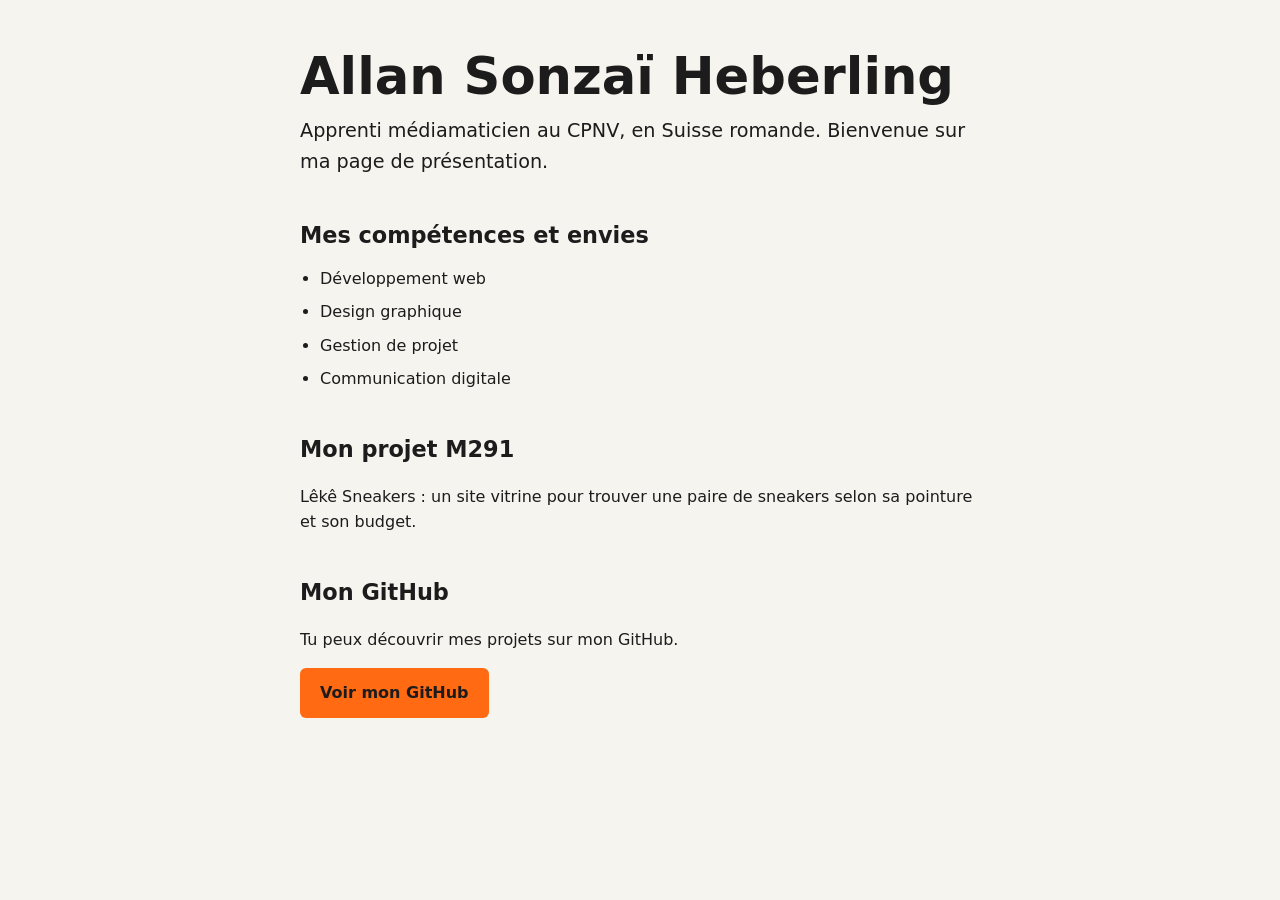
==== index.html @ 85bb6f39 "Ajoute le README, la page de présentation et le kit IA." ====
<!DOCTYPE html>
<html lang="fr">
<head>
  <meta charset="UTF-8">
  <meta name="viewport" content="width=device-width, initial-scale=1.0">
  <title>Allan Sonzaï Heberling — Présentation</title>
  <style>
    :root {
      --fond: #f6f4ef;
      --texte: #1c1c1c;
      --accent: #ff6a13;
      --accent-texte: #1c1c1c;
    }
    * { box-sizing: border-box; }
    body {
      margin: 0;
      font-family: system-ui, -apple-system, "Segoe UI", Arial, sans-serif;
      background: var(--fond);
      color: var(--texte);
      line-height: 1.6;
    }
    main { max-width: 720px; margin: 0 auto; padding: 48px 20px; }
    h1 { font-size: clamp(2rem, 8vw, 3.2rem); line-height: 1.1; margin: 0 0 12px; }
    h2 { font-size: 1.4rem; margin: 0 0 12px; }
    .intro { font-size: 1.2rem; margin: 0; }
    header, section { margin-bottom: 40px; }
    ul { padding-left: 20px; margin: 0; }
    li { margin-bottom: 8px; }
    .bouton {
      display: inline-block;
      min-height: 48px;
      padding: 12px 20px;
      background: var(--accent);
      color: var(--accent-texte);
      font-weight: 700;
      text-decoration: none;
      border-radius: 6px;
    }
    .bouton:hover { background: #e55a08; }
    .bouton:focus-visible { outline: 3px solid var(--texte); outline-offset: 3px; }
  </style>
</head>
<body>
  <main>
    <header>
      <h1>Allan Sonzaï Heberling</h1>
      <p class="intro">Apprenti médiamaticien au CPNV, en Suisse romande. Bienvenue sur ma page de présentation.</p>
    </header>

    <section>
      <h2>Mes compétences et envies</h2>
      <ul>
        <li>Développement web</li>
        <li>Design graphique</li>
        <li>Gestion de projet</li>
        <li>Communication digitale</li>
      </ul>
    </section>

    <section>
      <h2>Mon projet M291</h2>
      <p>Lêkê Sneakers : un site vitrine pour trouver une paire de sneakers selon sa pointure et son budget.</p>
    </section>

    <section>
      <h2>Mon GitHub</h2>
      <p>Tu peux découvrir mes projets sur mon GitHub.</p>
      <a class="bouton" href="https://github.com/Allan12809348024850" target="_blank" rel="noopener">Voir mon GitHub</a>
    </section>
  </main>
</body>
</html>
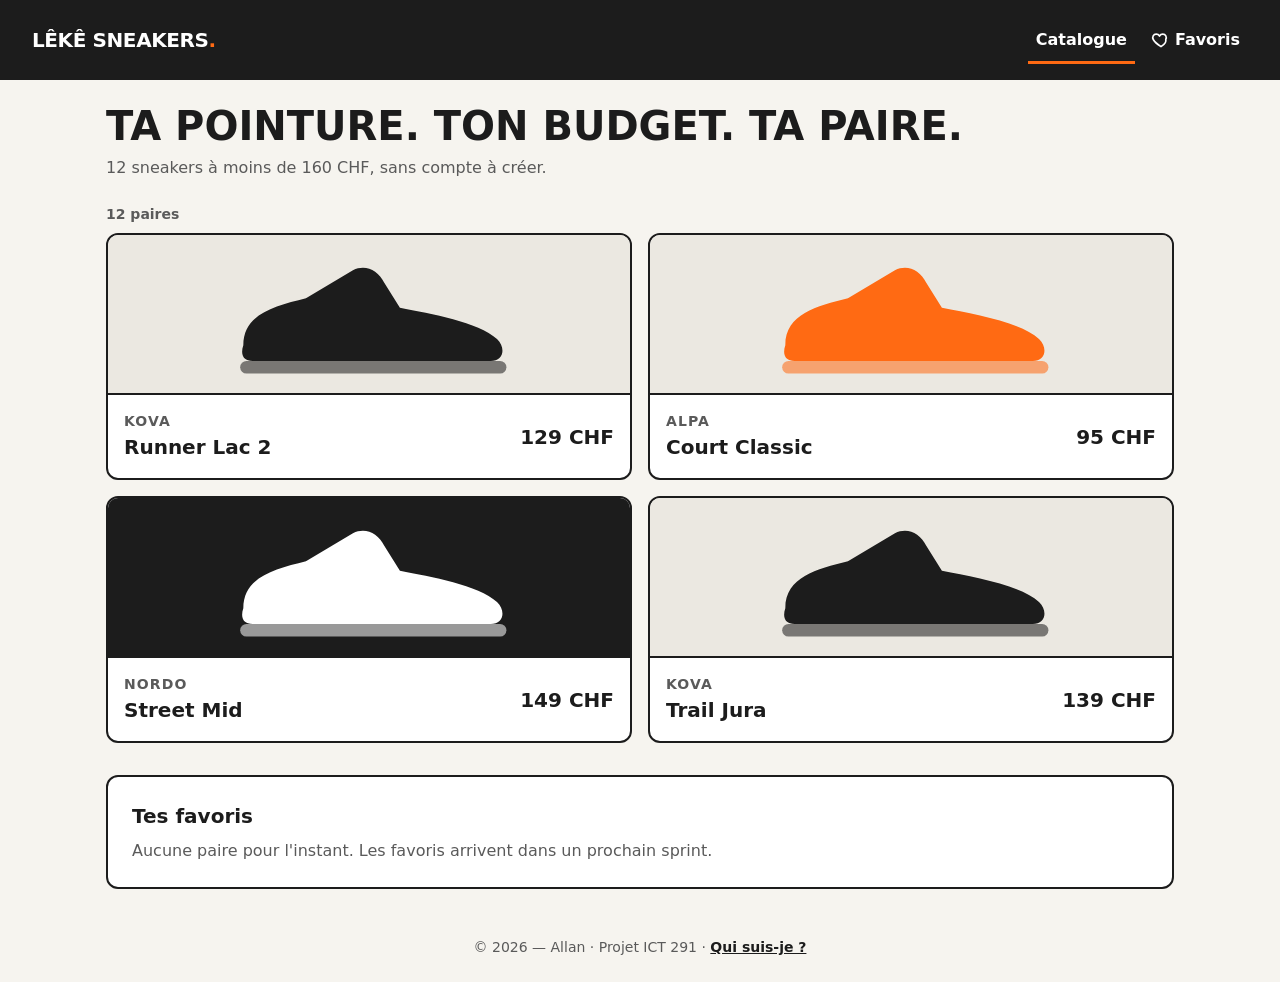
==== commit cf516951: "Intègre l'écran d'accueil responsive en HTML5 sémantique et variables CSS. Co-Authored-By: Claude Op" ====
--- a/index.html
+++ b/index.html
@@ -1,72 +1,107 @@
 <!DOCTYPE html>
 <html lang="fr">
 <head>
-  <meta charset="UTF-8">
-  <meta name="viewport" content="width=device-width, initial-scale=1.0">
-  <title>Allan Sonzaï Heberling — Présentation</title>
-  <style>
-    :root {
-      --fond: #f6f4ef;
-      --texte: #1c1c1c;
-      --accent: #ff6a13;
-      --accent-texte: #1c1c1c;
-    }
-    * { box-sizing: border-box; }
-    body {
-      margin: 0;
-      font-family: system-ui, -apple-system, "Segoe UI", Arial, sans-serif;
-      background: var(--fond);
-      color: var(--texte);
-      line-height: 1.6;
-    }
-    main { max-width: 720px; margin: 0 auto; padding: 48px 20px; }
-    h1 { font-size: clamp(2rem, 8vw, 3.2rem); line-height: 1.1; margin: 0 0 12px; }
-    h2 { font-size: 1.4rem; margin: 0 0 12px; }
-    .intro { font-size: 1.2rem; margin: 0; }
-    header, section { margin-bottom: 40px; }
-    ul { padding-left: 20px; margin: 0; }
-    li { margin-bottom: 8px; }
-    .bouton {
-      display: inline-block;
-      min-height: 48px;
-      padding: 12px 20px;
-      background: var(--accent);
-      color: var(--accent-texte);
-      font-weight: 700;
-      text-decoration: none;
-      border-radius: 6px;
-    }
-    .bouton:hover { background: #e55a08; }
-    .bouton:focus-visible { outline: 3px solid var(--texte); outline-offset: 3px; }
-  </style>
+  <meta charset="utf-8">
+  <meta name="viewport" content="width=device-width, initial-scale=1">
+  <title>Lêkê Sneakers — Ta pointure, ton budget</title>
+  <link rel="stylesheet" href="style.css">
 </head>
 <body>
-  <main>
-    <header>
-      <h1>Allan Sonzaï Heberling</h1>
-      <p class="intro">Apprenti médiamaticien au CPNV, en Suisse romande. Bienvenue sur ma page de présentation.</p>
-    </header>
+  <!-- Icône sneaker réutilisée par chaque carte -->
+  <svg width="0" height="0" style="position:absolute" aria-hidden="true">
+    <symbol id="icone-sneaker" viewBox="0 0 200 100">
+      <path d="M20 70 C 20 50, 40 45, 60 40 L 90 22 C 98 18, 106 22, 110 30 L 120 46 C 140 50, 170 55, 182 66 C 188 72, 186 80, 178 80 L 26 80 C 20 80, 18 76, 20 70 Z" fill="currentColor"/>
+      <rect x="18" y="80" width="170" height="8" rx="4" fill="currentColor" opacity=".55"/>
+    </symbol>
+    <symbol id="icone-coeur" viewBox="0 0 24 24">
+      <path d="M12 20s-7-4.4-9.3-8.6C1.2 8.6 2.8 5 6.3 5c2 0 3.2 1.1 3.9 2.2.7-1.1 1.9-2.2 3.9-2.2 3.5 0 5.1 3.6 3.6 6.4C19 15.6 12 20 12 20z" fill="none" stroke="currentColor" stroke-width="2" stroke-linejoin="round"/>
+    </symbol>
+  </svg>
 
-    <section>
-      <h2>Mes compétences et envies</h2>
-      <ul>
-        <li>Développement web</li>
-        <li>Design graphique</li>
-        <li>Gestion de projet</li>
-        <li>Communication digitale</li>
-      </ul>
+  <header class="entete">
+    <a href="index.html" class="logo">Lêkê Sneakers<span class="logo-point">.</span></a>
+    <nav class="nav" aria-label="Navigation principale">
+      <a href="#catalogue" class="nav-lien actif">Catalogue</a>
+      <a href="#favoris" class="nav-lien">
+        <svg class="icone" aria-hidden="true"><use href="#icone-coeur"/></svg>
+        Favoris
+      </a>
+    </nav>
+  </header>
+
+  <main class="contenu">
+    <section class="accroche">
+      <h1>Ta pointure. Ton budget. Ta paire.</h1>
+      <p class="accroche-texte">12 sneakers à moins de 160 CHF, sans compte à créer.</p>
+      <!-- La recherche et les filtres pointure / prix viendront en semaine 12 -->
     </section>
 
-    <section>
-      <h2>Mon projet M291</h2>
-      <p>Lêkê Sneakers : un site vitrine pour trouver une paire de sneakers selon sa pointure et son budget.</p>
+    <p class="compteur" id="catalogue">12 paires</p>
+
+    <section class="cartes-grille" aria-label="Catalogue des sneakers">
+      <article class="carte">
+        <div class="carte-photo">
+          <svg aria-hidden="true"><use href="#icone-sneaker"/></svg>
+        </div>
+        <div class="carte-infos">
+          <div>
+            <p class="carte-marque">Kova</p>
+            <h2 class="carte-modele">Runner Lac 2</h2>
+          </div>
+          <p class="carte-prix">129 CHF</p>
+        </div>
+      </article>
+
+      <article class="carte">
+        <div class="carte-photo carte-photo--accent">
+          <svg aria-hidden="true"><use href="#icone-sneaker"/></svg>
+        </div>
+        <div class="carte-infos">
+          <div>
+            <p class="carte-marque">Alpa</p>
+            <h2 class="carte-modele">Court Classic</h2>
+          </div>
+          <p class="carte-prix">95 CHF</p>
+        </div>
+      </article>
+
+      <article class="carte">
+        <div class="carte-photo carte-photo--sombre">
+          <svg aria-hidden="true"><use href="#icone-sneaker"/></svg>
+        </div>
+        <div class="carte-infos">
+          <div>
+            <p class="carte-marque">Nordo</p>
+            <h2 class="carte-modele">Street Mid</h2>
+          </div>
+          <p class="carte-prix">149 CHF</p>
+        </div>
+      </article>
+
+      <article class="carte">
+        <div class="carte-photo">
+          <svg aria-hidden="true"><use href="#icone-sneaker"/></svg>
+        </div>
+        <div class="carte-infos">
+          <div>
+            <p class="carte-marque">Kova</p>
+            <h2 class="carte-modele">Trail Jura</h2>
+          </div>
+          <p class="carte-prix">139 CHF</p>
+        </div>
+      </article>
     </section>
 
-    <section>
-      <h2>Mon GitHub</h2>
-      <p>Tu peux découvrir mes projets sur mon GitHub.</p>
-      <a class="bouton" href="https://github.com/Allan12809348024850" target="_blank" rel="noopener">Voir mon GitHub</a>
-    </section>
+    <aside class="encart" id="favoris">
+      <h2>Tes favoris</h2>
+      <p>Aucune paire pour l'instant. Les favoris arrivent dans un prochain sprint.</p>
+    </aside>
   </main>
+
+  <footer class="pied">
+    <p>© 2026 — Allan · Projet ICT 291 · <a href="presentation.html">Qui suis-je ?</a></p>
+  </footer>
+
+  <script src="js/app.js"></script>
 </body>
 </html>
--- a/style.css
+++ b/style.css
@@ -0,0 +1,239 @@
+/* Design tokens — Lêkê Sneakers (Piste C retenue, voir design/critique.md) */
+:root {
+  /* Palette 60-30-10 : fond clair 60 %, noir 30 %, orange 10 % */
+  --color-bg: #f6f4ef;
+  --color-surface: #ffffff;
+  --color-text: #1c1c1c;
+  --color-text-muted: #5a5a5a;
+  --color-primary: #ff6a13;       /* toujours avec du texte noir (5,9:1) */
+  --color-primary-hover: #e55a08;
+  --color-photo: #ebe8e1;
+  --color-error: #b3261e;
+
+  /* Échelle typographique */
+  --font-sans: "Segoe UI", system-ui, -apple-system, Arial, sans-serif;
+  --text-sm: 0.875rem;
+  --text-base: 1rem;
+  --text-lg: 1.25rem;
+  --text-xl: 1.75rem;
+  --text-2xl: 2.5rem;
+
+  /* Espacements sur une base de 8 px */
+  --space-1: 4px;
+  --space-2: 8px;
+  --space-3: 16px;
+  --space-4: 24px;
+  --space-5: 32px;
+
+  --radius-card: 12px;
+  --border: 2px solid var(--color-text);
+}
+
+* {
+  box-sizing: border-box;
+  margin: 0;
+  padding: 0;
+}
+
+body {
+  background-color: var(--color-bg);
+  color: var(--color-text);
+  font-family: var(--font-sans);
+  font-size: var(--text-base);
+  line-height: 1.5;
+}
+
+a:focus-visible {
+  outline: 3px solid var(--color-primary);
+  outline-offset: 3px;
+}
+
+.icone {
+  width: 20px;
+  height: 20px;
+}
+
+/* En-tête */
+.entete {
+  display: flex;
+  justify-content: space-between;
+  align-items: center;
+  gap: var(--space-3);
+  padding: var(--space-3);
+  background-color: var(--color-text);
+  color: var(--color-surface);
+}
+
+.logo {
+  color: var(--color-surface);
+  font-size: var(--text-base);
+  font-weight: 900;
+  white-space: nowrap;
+  text-transform: uppercase;
+  text-decoration: none;
+  letter-spacing: -0.02em;
+}
+
+.logo-point {
+  color: var(--color-primary);
+}
+
+.nav {
+  display: flex;
+  gap: var(--space-2);
+}
+
+.nav-lien {
+  display: flex;
+  align-items: center;
+  gap: var(--space-1);
+  min-height: 48px;
+  padding: 0 var(--space-2);
+  color: var(--color-surface);
+  font-weight: 700;
+  text-decoration: none;
+}
+
+.nav-lien.actif {
+  box-shadow: inset 0 -3px 0 var(--color-primary);
+}
+
+/* Contenu */
+.contenu {
+  max-width: 1100px;
+  margin: 0 auto;
+  padding: var(--space-4) var(--space-3);
+}
+
+.accroche h1 {
+  font-size: var(--text-xl);
+  font-weight: 900;
+  line-height: 1.1;
+  text-transform: uppercase;
+}
+
+.accroche-texte {
+  margin-top: var(--space-2);
+  color: var(--color-text-muted);
+}
+
+.compteur {
+  margin: var(--space-4) 0 var(--space-2);
+  color: var(--color-text-muted);
+  font-weight: 600;
+  font-size: var(--text-sm);
+}
+
+/* Grille de cartes, mobile first */
+.cartes-grille {
+  display: grid;
+  grid-template-columns: 1fr;
+  gap: var(--space-3);
+}
+
+.carte {
+  background: var(--color-surface);
+  border: var(--border);
+  border-radius: var(--radius-card);
+  overflow: hidden;
+}
+
+.carte-photo {
+  display: grid;
+  place-items: center;
+  height: 160px;
+  background: var(--color-photo);
+  border-bottom: var(--border);
+  color: var(--color-text);
+}
+
+.carte-photo svg {
+  width: 60%;
+  height: 100%;
+}
+
+.carte-photo--accent {
+  color: var(--color-primary);
+}
+
+.carte-photo--sombre {
+  background: var(--color-text);
+  color: var(--color-surface);
+}
+
+.carte-infos {
+  display: flex;
+  justify-content: space-between;
+  align-items: center;
+  gap: var(--space-2);
+  padding: var(--space-3);
+}
+
+.carte-marque {
+  color: var(--color-text-muted);
+  font-size: var(--text-sm);
+  font-weight: 700;
+  text-transform: uppercase;
+  letter-spacing: 0.08em;
+}
+
+.carte-modele {
+  font-size: var(--text-lg);
+  font-weight: 800;
+}
+
+.carte-prix {
+  font-size: var(--text-lg);
+  font-weight: 900;
+  white-space: nowrap;
+}
+
+/* Encart favoris */
+.encart {
+  margin-top: var(--space-5);
+  padding: var(--space-4);
+  background: var(--color-surface);
+  border: var(--border);
+  border-radius: var(--radius-card);
+}
+
+.encart h2 {
+  font-size: var(--text-lg);
+  margin-bottom: var(--space-2);
+}
+
+.encart p {
+  color: var(--color-text-muted);
+}
+
+/* Pied de page */
+.pied {
+  padding: var(--space-4) var(--space-3);
+  text-align: center;
+  color: var(--color-text-muted);
+  font-size: var(--text-sm);
+}
+
+.pied a {
+  color: var(--color-text);
+  font-weight: 700;
+}
+
+/* Bureau : dès 768 px */
+@media (min-width: 768px) {
+  .entete {
+    padding: var(--space-3) var(--space-5);
+  }
+
+  .logo {
+    font-size: var(--text-lg);
+  }
+
+  .accroche h1 {
+    font-size: var(--text-2xl);
+  }
+
+  .cartes-grille {
+    grid-template-columns: repeat(2, 1fr);
+  }
+}
